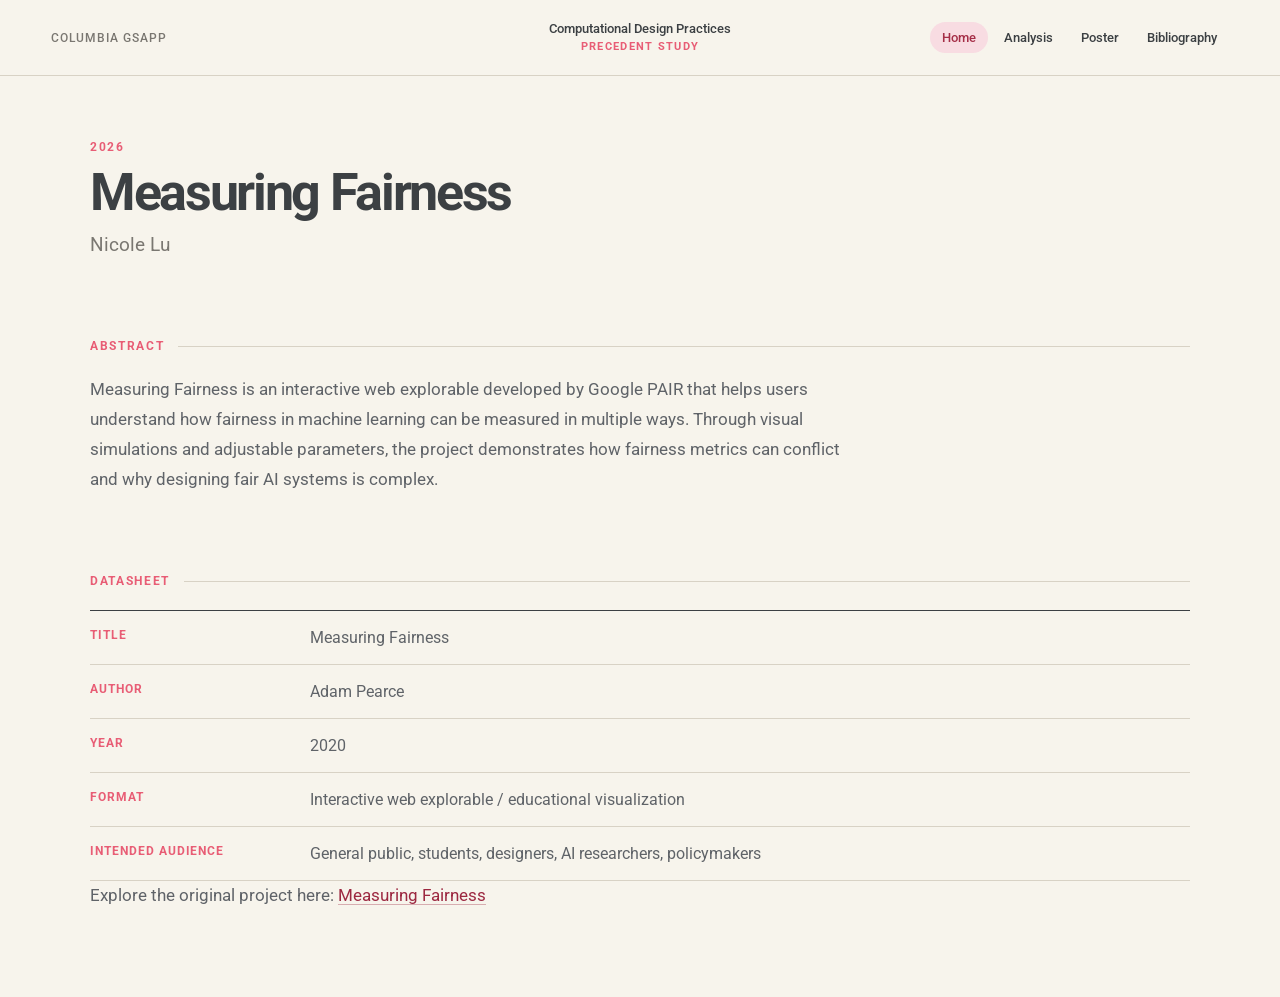
==== index.html @ 44be0d43 "Refresh stylesheet cache for poster revisions" ====
<!DOCTYPE html>
<html lang="en">

<head>
  <meta charset="UTF-8">
  <meta name="viewport" content="width=device-width, initial-scale=1.0">
  <title>Measuring Fairness</title>

  <link href="https://fonts.googleapis.com/css2?family=Roboto:wght@300;400;700&display=swap" rel="stylesheet">
  <link rel="stylesheet" href="style.css?v=16">
</head>

<body>

  <header>

  <div class="left">Columbia GSAPP</div>

  <div class="center">
    Computational Design Practices<br>
    <span>Precedent Study</span>
  </div>

  <nav class="right">
    <a href="index.html" aria-current="page">Home</a>
    <a href="analysis.html">Analysis</a>
    <a href="poster.html">Poster</a>
    <a href="bibliography.html">Bibliography</a>
  </nav>

</header>
  
  <main>

    <div class="project-meta">2026</div>

    <div class="project-title">Measuring Fairness</div>

    <div class="project-subtitle">Nicole Lu</div>

    <div class="section-title">Abstract</div>

    <p>
      Measuring Fairness is an interactive web explorable developed by Google PAIR that helps users understand how fairness in machine learning can be measured in multiple ways. Through visual simulations and adjustable parameters, the project demonstrates how fairness metrics can conflict and why designing fair AI systems is complex.
    </p>

   <div class="section-title">Datasheet</div>

<table>

  <tr>
    <td>Title</td>
    <td>Measuring Fairness</td>
  </tr>

  <tr>
    <td>Author</td>
    <td>Adam Pearce</td>
  </tr>

  <tr>
    <td>Year</td>
    <td>2020</td>
  </tr>

  <tr>
    <td>Format</td>
    <td>Interactive web explorable / educational visualization</td>
  </tr>

  <tr>
    <td>Intended Audience</td>
    <td>General public, students, designers, AI researchers, policymakers</td>
  </tr>

</table>

    <p>
      Explore the original project here:
      <a href="https://pair.withgoogle.com/explorables/measuring-fairness/" target="_blank">
        Measuring Fairness
      </a>
    </p>

  </main>

</body>

</html>
---- style.css ----
@import url('https://fonts.googleapis.com/css2?family=Roboto:wght@300;400;500;700&display=swap');

:root{
    --paper:#f7f4ec;
    --paper-deep:#eee9de;
    --ink:#3c4043;
    --body-text:#5f6368;
    --muted:#7a7771;
    --rule:#d8d2c5;
    --coral:#e85d75;
    --coral-soft:#f8dce2;
    --blue:#4f86c6;
    --blue-soft:#dceaf8;
    --green:#6b9b7a;
    --green-soft:#ddebdc;
    --yellow:#d6a641;
    --yellow-soft:#f4e7bf;
    --violet:#7966a8;
    --violet-soft:#e7e0f2;
}

*{box-sizing:border-box}

html{scroll-behavior:smooth}

body{
    margin:0;
    min-height:100vh;
    background:var(--paper);
    color:var(--ink);
    font-family:Roboto,Arial,sans-serif;
    -webkit-font-smoothing:antialiased;
}

header{
    position:sticky;
    z-index:10;
    top:0;
    display:grid;
    grid-template-columns:1fr auto 1fr;
    align-items:center;
    min-height:76px;
    padding:16px clamp(24px,4vw,64px);
    border-bottom:1px solid var(--rule);
    background:rgba(247,244,236,.94);
    backdrop-filter:blur(12px);
}

.left{
    color:var(--muted);
    font-size:12px;
    font-weight:500;
    letter-spacing:.08em;
    text-transform:uppercase;
}

.center{
    color:var(--ink);
    font-size:13px;
    font-weight:500;
    line-height:1.35;
    text-align:center;
}

.center span{
    color:var(--coral);
    font-size:11px;
    font-weight:700;
    letter-spacing:.12em;
    text-transform:uppercase;
}

.right{
    display:flex;
    justify-content:flex-end;
    gap:4px;
}

.right a{
    padding:8px 12px;
    border-radius:999px;
    color:var(--ink);
    font-size:13px;
    font-weight:500;
    text-decoration:none;
    transition:background .2s,color .2s;
}

.right a:hover,
.right a:focus-visible,
.right a[aria-current="page"]{
    background:var(--coral-soft);
    color:#a52e47;
}

main{
    width:min(1100px,calc(100% - 48px));
    margin:0 auto;
    padding:clamp(36px,5vw,64px) 0 64px;
}

.project-meta{
    color:var(--coral);
    font-size:12px;
    font-weight:700;
    letter-spacing:.14em;
    text-transform:uppercase;
}

.project-title{
    max-width:900px;
    margin:14px 0 12px;
    font-size:clamp(34px,4.25vw,52px);
    font-weight:700;
    letter-spacing:-.045em;
    line-height:.98;
}

.project-subtitle{
    max-width:700px;
    margin-bottom:clamp(44px,6vw,72px);
    color:var(--muted);
    font-size:19px;
    line-height:1.5;
}

.section-title{
    display:flex;
    align-items:center;
    gap:14px;
    margin:80px 0 22px;
    color:var(--coral);
    font-size:12px;
    font-weight:700;
    letter-spacing:.14em;
    text-transform:uppercase;
}

.section-title::after{
    content:"";
    height:1px;
    flex:1;
    background:var(--rule);
}

p{
    max-width:760px;
    margin:0 0 22px;
    color:var(--body-text);
    font-size:17px;
    line-height:1.75;
}

p small{
    display:inline-block;
    max-width:720px;
    margin-top:7px;
    color:var(--muted);
    font-size:13px;
    line-height:1.55;
}

strong{font-weight:700}

a{
    color:#9c2840;
    text-decoration-color:rgba(156,40,64,.35);
    text-underline-offset:3px;
}

a:hover{color:var(--coral)}

table{
    width:100%;
    margin-top:14px;
    border-collapse:collapse;
    border-top:1px solid var(--ink);
}

td{
    padding:17px 10px;
    border-bottom:1px solid var(--rule);
    color:var(--body-text);
    vertical-align:top;
}

td:first-child{
    width:210px;
    padding-left:0;
    color:var(--coral);
    font-size:12px;
    font-weight:700;
    letter-spacing:.08em;
    text-transform:uppercase;
}

img{max-width:100%}

.diagram-section{
    margin-top:110px;
}

.poster-figure{
    width:min(780px,100%);
    margin:36px auto 90px;
}

.poster-figure>img{
    display:block;
    width:100%;
    height:auto;
    object-fit:contain;
    border:1px solid var(--rule);
    background:#fff;
    box-shadow:0 24px 70px rgba(57,49,34,.12);
}

.poster-figure figcaption{
    margin-top:13px;
    color:var(--muted);
    font-size:12px;
}

.poster-context{
    max-width:820px;
    margin:-24px 0 0;
    padding:18px 20px;
    border-left:3px solid var(--coral);
    background:var(--paper-deep);
    color:var(--body-text);
    font-size:15px;
    line-height:1.65;
}

.poster-lead{
    max-width:850px;
    font-size:21px;
    line-height:1.6;
}

.poster-analysis-grid{
    display:grid;
    grid-template-columns:repeat(2,minmax(0,1fr));
    gap:12px;
    margin-top:36px;
}

.poster-reading-grid{
    display:grid;
    grid-template-columns:repeat(3,minmax(0,1fr));
    gap:12px;
    margin-top:36px;
}

.poster-reading-grid article{
    min-height:260px;
    padding:24px;
    border:1px solid var(--rule);
}

.poster-reading-grid article:nth-child(1){background:var(--coral-soft)}
.poster-reading-grid article:nth-child(2){background:var(--blue-soft)}
.poster-reading-grid article:nth-child(3){background:var(--violet-soft)}

.poster-reading-grid span{
    color:var(--coral);
    font-size:10px;
    font-weight:700;
    letter-spacing:.1em;
    text-transform:uppercase;
}

.poster-reading-grid h2{
    margin:18px 0 12px;
    color:var(--ink);
    font-size:22px;
    line-height:1.2;
}

.poster-reading-grid p{
    margin:0;
    color:var(--body-text);
    font-size:15px;
    line-height:1.6;
}

.poster-table-wrap{
    overflow-x:auto;
    margin-top:28px;
}

.poster-data-table th{
    padding:13px 10px;
    border-bottom:1px solid var(--ink);
    color:var(--muted);
    font-size:10px;
    letter-spacing:.1em;
    text-align:left;
    text-transform:uppercase;
}

.poster-data-table th:last-child,
.poster-data-table td:last-child{
    width:90px;
    text-align:right;
}

.poster-analysis-grid article{
    min-height:250px;
    padding:24px;
    border:1px solid var(--rule);
    background:#fffdf8;
}

.poster-analysis-grid article:nth-child(1){background:var(--coral-soft)}
.poster-analysis-grid article:nth-child(2){background:var(--blue-soft)}
.poster-analysis-grid article:nth-child(3){background:var(--yellow-soft)}
.poster-analysis-grid article:nth-child(4){background:var(--violet-soft)}

.poster-analysis-grid span{
    color:var(--coral);
    font-size:10px;
    font-weight:700;
    letter-spacing:.1em;
    text-transform:uppercase;
}

.poster-analysis-grid h2{
    margin:18px 0 12px;
    color:var(--ink);
    font-size:23px;
}

.poster-analysis-grid p{
    margin:0;
    color:var(--body-text);
    font-size:15px;
    line-height:1.6;
}

.poster-claim{
    margin:56px 0 28px;
    padding:28px;
    border:0;
    border-left:5px solid var(--coral);
    background:var(--paper-deep);
}

.poster-claim span{
    color:var(--coral);
    font-size:10px;
    font-weight:700;
    letter-spacing:.12em;
    text-transform:uppercase;
}

.poster-claim p{
    max-width:850px;
    margin:12px 0 0;
    color:var(--ink);
    font-size:clamp(24px,4vw,40px);
    font-weight:700;
    line-height:1.2;
}

.poster-download{font-size:14px}

.interactive-reference{
    margin-top:110px;
}

.interaction-note{
    display:grid;
    grid-template-columns:190px 1fr;
    gap:20px;
    margin:34px 0 18px;
    padding:16px 18px;
    border-left:3px solid var(--violet);
    background:var(--violet-soft);
    color:var(--body-text);
    font-size:13px;
    line-height:1.55;
}

.interaction-note strong{color:var(--ink)}

.fairness-lab{
    padding:26px;
    border:1px solid var(--rule);
    background:#fffdf8;
}

.lab-legend{
    display:flex;
    flex-wrap:wrap;
    gap:10px 20px;
    padding-bottom:20px;
    border-bottom:1px solid var(--rule);
    color:var(--muted);
    font-size:12px;
}

.lab-legend span{
    display:flex;
    align-items:center;
    gap:7px;
}

.dot,.person{
    display:block;
    border-radius:50%;
}

.dot{width:10px;height:10px}
.dot--tp,.person--tp{background:var(--green)}
.dot--fn,.person--fn{background:var(--coral)}
.dot--fp,.person--fp{background:var(--yellow)}
.dot--tn,.person--tn{background:#c9c8c3}

.lab-groups{
    display:grid;
    grid-template-columns:repeat(2,minmax(0,1fr));
    gap:22px;
    margin-top:24px;
}

.lab-group{
    padding:20px;
    border:1px solid var(--rule);
    border-radius:10px;
    background:var(--paper);
}

.lab-group__header{
    position:static;
    display:flex;
    grid-template-columns:none;
    justify-content:space-between;
    min-height:0;
    padding:0 0 16px;
    border:0;
    background:none;
    backdrop-filter:none;
}

.lab-group h3{
    margin:4px 0 0;
    color:var(--ink);
    font-size:24px;
}

.lab-kicker{
    color:var(--coral);
    font-size:10px;
    font-weight:700;
    letter-spacing:.12em;
    text-transform:uppercase;
}

.prevalence{
    align-self:flex-start;
    padding:6px 9px;
    border-radius:999px;
    background:var(--blue-soft);
    color:#315f91;
    font-size:11px;
}

.people-grid{
    display:grid;
    grid-template-columns:repeat(10,1fr);
    gap:9px;
    padding:18px;
    border-radius:8px;
    background:#fff;
}

.person{
    width:100%;
    aspect-ratio:1;
    border:1px solid rgba(60,64,67,.12);
    transition:background .18s,transform .18s;
}

.threshold-control{
    display:grid;
    grid-template-columns:1fr auto;
    gap:8px 12px;
    margin-top:22px;
    color:var(--ink);
    font-size:12px;
    font-weight:500;
}

.threshold-control input{
    grid-column:1/-1;
    width:100%;
    accent-color:var(--coral);
}

.threshold-control output{color:var(--coral)}

.metric-grid{
    display:grid;
    grid-template-columns:repeat(3,1fr);
    gap:8px;
    margin:20px 0 0;
}

.metric-grid div{
    padding:11px 8px;
    border-radius:7px;
    background:#fff;
    text-align:center;
}

.metric-grid dt{
    color:var(--muted);
    font-size:10px;
    text-transform:uppercase;
}

.metric-grid dd{
    margin:5px 0 0;
    color:var(--ink);
    font-size:20px;
    font-weight:700;
}

.metric-comparison{
    display:flex;
    gap:12px;
    margin-top:20px;
    padding:15px 17px;
    border-radius:8px;
    background:var(--green-soft);
    color:var(--body-text);
    font-size:13px;
}

.metric-comparison span{
    flex:0 0 auto;
    color:var(--green);
    font-weight:700;
    text-transform:uppercase;
}

.metric-comparison strong{color:var(--ink)}

.annotation-grid{
    display:grid;
    grid-template-columns:repeat(2,minmax(0,1fr));
    gap:12px;
    margin-top:18px;
}

.annotation-grid article{
    padding:20px;
    border:1px solid var(--rule);
    background:var(--paper-deep);
}

.annotation-grid span{
    color:var(--coral);
    font-size:10px;
    font-weight:700;
    letter-spacing:.1em;
    text-transform:uppercase;
}

.annotation-grid p{
    margin:10px 0 0;
    color:var(--body-text);
    font-size:14px;
    line-height:1.55;
}

.reconstruction-credit{
    margin-top:16px;
    color:var(--muted);
    font-size:12px;
}

.claim-intro{
    max-width:780px;
    margin-bottom:32px;
}

.claim-intro>span{
    color:var(--coral);
    font-size:11px;
    font-weight:700;
    letter-spacing:.12em;
    text-transform:uppercase;
}

.claim-intro h2{
    margin:9px 0 15px;
    color:var(--ink);
    font-size:clamp(32px,5vw,54px);
    letter-spacing:-.035em;
    line-height:1.02;
}

.claim-intro p{margin:0}

.provenance-explorer{
    border:1px solid var(--rule);
    background:#fffdf8;
}

.provenance-controls{
    display:grid;
    grid-template-columns:repeat(5,1fr);
    border-bottom:1px solid var(--rule);
}

.provenance-controls button{
    min-height:72px;
    padding:14px 10px;
    border:0;
    border-right:1px solid var(--rule);
    background:transparent;
    color:var(--body-text);
    font:500 13px/1.25 Roboto,sans-serif;
    cursor:pointer;
    transition:background .2s,color .2s;
}

.provenance-controls button:last-child{border-right:0}

.provenance-controls button span{
    display:block;
    margin-bottom:5px;
    color:var(--coral);
    font-size:10px;
    letter-spacing:.1em;
}

.provenance-controls button:hover{background:var(--paper)}
.provenance-controls button[aria-pressed="true"]{background:var(--coral-soft);color:var(--ink)}
.provenance-controls button:focus-visible{position:relative;z-index:1;outline:3px solid var(--coral);outline-offset:-3px}

.data-stage{padding:24px}

.data-stage__header{
    display:flex;
    justify-content:space-between;
    color:var(--muted);
    font-size:11px;
    font-weight:500;
    text-transform:uppercase;
}

.reset-data{
    padding:0;
    border:0;
    background:none;
    color:var(--coral);
    font:700 11px Roboto,sans-serif;
    text-transform:uppercase;
    cursor:pointer;
}

.data-flow{
    display:grid;
    grid-template-columns:minmax(260px,1.4fr) auto minmax(150px,.7fr) auto minmax(140px,.6fr);
    align-items:center;
    gap:16px;
    margin-top:24px;
}

.flow-label{
    display:block;
    margin-bottom:9px;
    color:var(--muted);
    font-size:10px;
    font-weight:700;
    letter-spacing:.1em;
    text-transform:uppercase;
}

.data-points{
    display:grid;
    grid-template-columns:repeat(12,1fr);
    gap:8px;
    padding:16px;
    border:1px solid var(--rule);
    background:var(--paper);
}

.raw-point{
    aspect-ratio:1;
    border-radius:50%;
    background:#a9aaab;
    transition:opacity .3s,transform .3s,background .3s,border-radius .3s;
}

.data-points[data-stage="included"] .raw-point:nth-child(4n){
    opacity:.14;
    transform:scale(.55);
    background:var(--coral);
    box-shadow:0 0 0 1px var(--coral);
}

.data-points[data-stage="collector"]{
    border:3px solid var(--blue);
    box-shadow:inset 0 0 0 6px var(--blue-soft);
}

.data-points[data-stage="collector"] .raw-point{background:#7e9dbc}

.data-points[data-stage="recorded"] .raw-point:nth-child(3n){
    background:transparent;
    border:2px solid var(--blue);
}

.data-points[data-stage="recorded"] .raw-point:nth-child(5n){
    opacity:.28;
    filter:blur(2px);
}

.data-points[data-stage="interpreted"] .raw-point:nth-child(odd){background:var(--green)}
.data-points[data-stage="interpreted"] .raw-point:nth-child(even){background:var(--coral)}

.data-points[data-stage="missing"]{
    background:linear-gradient(90deg,var(--coral-soft) 0 35%,var(--yellow-soft) 35% 68%,var(--blue-soft) 68% 100%);
}

.data-points[data-stage="missing"] .raw-point:nth-child(-n+16){background:var(--coral)}
.data-points[data-stage="missing"] .raw-point:nth-child(n+33){background:var(--blue)}

/* Retained as a visual vocabulary for categorical examples elsewhere. */
.data-points[data-stage="categories"] .raw-point:nth-child(3n){
    border-radius:2px;
    background:var(--blue);
}

.data-points[data-stage="categories"] .raw-point:nth-child(3n+1){
    border-radius:0;
    background:var(--yellow);
    transform:rotate(45deg) scale(.72);
}

.data-points[data-stage="categories"] .raw-point:nth-child(3n+2){background:var(--violet)}

.flow-arrow{color:var(--coral);font-size:26px}

.data-box,.data-model{
    display:flex;
    min-height:110px;
    flex-direction:column;
    align-items:center;
    justify-content:center;
    padding:16px;
    border:2px solid var(--ink);
    border-radius:10px;
    text-align:center;
}

.data-box{transition:background .25s,border-color .25s,box-shadow .25s}
.data-box[data-stage="included"]{border-color:var(--yellow)}
.data-box[data-stage="collector"]{background:var(--blue-soft);border-color:var(--blue)}
.data-box[data-stage="recorded"]{outline:3px dotted var(--yellow);outline-offset:4px}
.data-box[data-stage="interpreted"]{box-shadow:inset 0 -10px 0 var(--coral-soft);border-color:var(--coral)}
.data-box[data-stage="missing"]{background:var(--violet-soft);border-color:var(--violet)}

.data-box span,.data-model span{
    color:var(--muted);
    font-size:10px;
    font-weight:700;
    letter-spacing:.1em;
    text-transform:uppercase;
}

.data-box strong,.data-model strong{margin-top:7px;color:var(--ink);font-size:16px}
.data-model{border-color:var(--green);background:var(--green-soft)}

.influence-layer{
    display:flex;
    min-height:48px;
    align-items:center;
    flex-wrap:wrap;
    justify-content:center;
    gap:8px;
    margin:18px 0 4px;
}

.influence{
    display:flex;
    min-height:34px;
    align-items:center;
    justify-content:center;
    gap:7px;
    padding:7px 10px;
    border-radius:999px;
    color:var(--ink);
    font-size:11px;
    font-weight:500;
}

.influence i{color:var(--coral);font-style:normal}
.neutral-key{
    display:inline-flex;
    min-height:38px;
    align-items:center;
    justify-content:center;
    padding:7px 18px;
    border:1px solid var(--rule);
    border-radius:999px;
    color:var(--muted);
    font-size:11px;
    line-height:1.2;
    text-align:center;
}
.influence--included{background:var(--yellow-soft)}
.influence--collector{background:var(--blue-soft)}
.influence--recorded{background:var(--green-soft)}
.influence--interpreted{background:var(--coral-soft)}
.influence--missing{background:var(--violet-soft)}

.stage-explanation{
    display:grid;
    grid-template-columns:150px 1fr 1fr;
    gap:18px 26px;
    padding:22px;
    border-top:1px solid var(--rule);
    background:var(--paper);
}

.stage-explanation>span{
    color:var(--coral);
    font-size:10px;
    font-weight:700;
    letter-spacing:.1em;
    text-transform:uppercase;
}

.stage-explanation h3{margin:0;color:var(--ink);font-size:20px;line-height:1.2}
.stage-explanation p{grid-column:2;margin:0;font-size:14px;line-height:1.55}
.stage-explanation ul{grid-column:3;grid-row:1/3;margin:0;padding-left:20px;color:var(--body-text);font-size:13px;line-height:1.7}

.visual-key{
    grid-column:2/4;
    display:flex;
    gap:10px;
    padding:12px 14px;
    border:1px solid var(--rule);
    border-radius:7px;
    background:#fffdf8;
    color:var(--body-text);
    font-size:12px;
    line-height:1.5;
}

.visual-key strong{flex:0 0 auto;color:var(--coral)}

.claim-conclusion{
    margin-top:18px;
    padding:26px;
    border-left:4px solid var(--coral);
    background:var(--coral-soft);
}

.claim-conclusion[hidden]{display:none}
.claim-conclusion span{color:var(--coral);font-size:10px;font-weight:700;letter-spacing:.12em;text-transform:uppercase}
.claim-conclusion p{max-width:850px;margin:12px 0 10px;color:var(--ink);font-size:21px;line-height:1.4}
.claim-conclusion strong{color:#9c2840;font-size:14px}

.diagram-section>p{margin-bottom:34px}

.diagram-figure{margin:0}

.diagram-open{
    position:relative;
    display:block;
    width:100%;
    padding:0;
    overflow:hidden;
    border:1px solid var(--rule);
    border-radius:2px;
    background:var(--paper);
    color:var(--ink);
    cursor:zoom-in;
    box-shadow:0 18px 55px rgba(57,49,34,.08);
}

.diagram-open img{
    display:block;
    width:100%;
    margin:0;
    background:var(--paper);
    transition:transform .35s ease;
}

.diagram-open span{
    position:absolute;
    right:16px;
    bottom:16px;
    padding:9px 13px;
    border:1px solid var(--rule);
    border-radius:999px;
    background:rgba(247,244,236,.94);
    color:var(--ink);
    font:500 12px/1 Roboto,sans-serif;
}

.diagram-open:hover img,
.diagram-open:focus-visible img{transform:scale(1.008)}

.diagram-open:focus-visible,
.diagram-close:focus-visible{
    outline:3px solid var(--coral);
    outline-offset:4px;
}

.diagram-figure figcaption{
    margin-top:15px;
    color:var(--muted);
    font-size:13px;
    line-height:1.6;
}

.diagram-takeaways{
    display:grid;
    grid-template-columns:repeat(2,minmax(0,1fr));
    gap:12px;
    margin-top:34px;
}

.diagram-takeaways article{
    min-height:170px;
    padding:22px;
    border:1px solid var(--rule);
    border-radius:10px;
    background:#fffdf8;
}

.diagram-takeaways article:nth-child(1){background:var(--yellow-soft)}
.diagram-takeaways article:nth-child(2){background:var(--violet-soft)}
.diagram-takeaways article:nth-child(3){background:var(--green-soft)}
.diagram-takeaways article:nth-child(4){background:var(--coral-soft)}

.diagram-takeaways span{
    color:var(--coral);
    font-size:11px;
    font-weight:700;
    letter-spacing:.12em;
}

.diagram-takeaways p{
    margin:18px 0 0;
    color:var(--ink);
    font-size:15px;
    line-height:1.55;
}

.diagram-dialog{
    width:min(96vw,1600px);
    max-width:none;
    height:min(94vh,1160px);
    padding:0;
    overflow:hidden;
    border:1px solid var(--rule);
    border-radius:4px;
    background:var(--paper);
}

.diagram-dialog::backdrop{
    background:rgba(32,33,36,.82);
    backdrop-filter:blur(5px);
}

.diagram-close{
    position:absolute;
    z-index:2;
    top:14px;
    right:14px;
    padding:10px 15px;
    border:1px solid var(--rule);
    border-radius:999px;
    background:var(--paper);
    color:var(--ink);
    font-weight:500;
    cursor:pointer;
}

.diagram-scroll{
    width:100%;
    height:100%;
    overflow:auto;
    background:var(--paper);
}

.diagram-scroll img{
    display:block;
    width:max(1500px,100%);
    max-width:none;
    margin:0;
}

@media (max-width:760px){
    header{
        grid-template-columns:1fr auto;
        gap:14px;
        padding:16px 20px;
    }

    .center{display:none}

    .right{gap:0}

    .right a{
        padding:7px 8px;
        font-size:12px;
    }

    main{
        width:min(100% - 36px,1100px);
        padding-top:34px;
    }

    .project-title{font-size:34px}

    .project-subtitle{
        margin-bottom:44px;
        font-size:17px;
    }

    .section-title{margin-top:64px}

    p{font-size:16px}

    td:first-child{width:120px}

    .diagram-takeaways{grid-template-columns:1fr}
    .poster-analysis-grid{grid-template-columns:1fr}
    .poster-analysis-grid article{min-height:0}
    .poster-reading-grid{grid-template-columns:1fr}
    .poster-reading-grid article{min-height:0}

    .interaction-note{grid-template-columns:1fr;gap:6px}
    .fairness-lab{padding:16px}
    .lab-groups,.annotation-grid{grid-template-columns:1fr}
    .people-grid{gap:6px;padding:12px}
    .metric-comparison{flex-direction:column;gap:4px}

    .provenance-controls{grid-template-columns:1fr 1fr}
    .provenance-controls button{border-bottom:1px solid var(--rule)}
    .data-stage{padding:16px}
    .data-flow{grid-template-columns:1fr;justify-items:stretch}
    .flow-arrow{transform:rotate(90deg);justify-self:center}
    .data-points{grid-template-columns:repeat(12,1fr)}
    .stage-explanation{grid-template-columns:1fr}
    .stage-explanation p,.stage-explanation ul{grid-column:1;grid-row:auto}
    .visual-key{grid-column:1;flex-direction:column;gap:4px}

    .diagram-open{overflow-x:auto}

    .diagram-open img{
        width:1100px;
        max-width:none;
    }

    .diagram-open span{
        position:sticky;
        left:14px;
        float:left;
        margin-top:-48px;
        margin-bottom:13px;
    }
}

@media (prefers-reduced-motion:reduce){
    *{scroll-behavior:auto!important;transition:none!important}
}
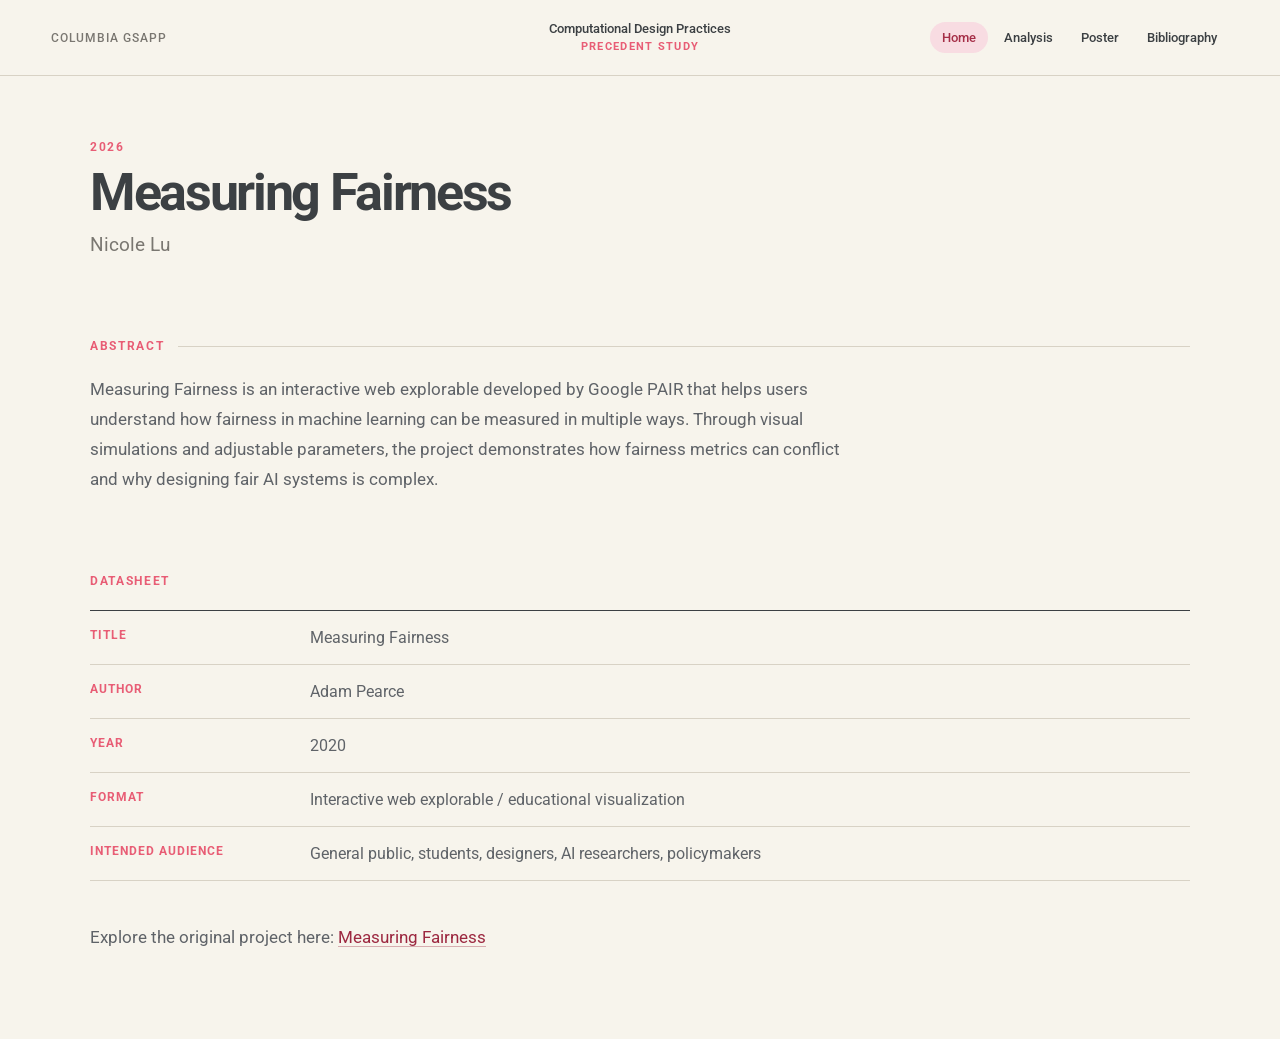
==== commit a52a69a0: "Refine poster page title spacing" ====
--- a/index.html
+++ b/index.html
@@ -7,7 +7,7 @@
   <title>Measuring Fairness</title>
 
   <link href="https://fonts.googleapis.com/css2?family=Roboto:wght@300;400;700&display=swap" rel="stylesheet">
-  <link rel="stylesheet" href="style.css?v=16">
+  <link rel="stylesheet" href="style.css?v=18">
 </head>
 
 <body>
@@ -44,7 +44,7 @@
       Measuring Fairness is an interactive web explorable developed by Google PAIR that helps users understand how fairness in machine learning can be measured in multiple ways. Through visual simulations and adjustable parameters, the project demonstrates how fairness metrics can conflict and why designing fair AI systems is complex.
     </p>
 
-   <div class="section-title">Datasheet</div>
+   <div class="section-title datasheet-title">Datasheet</div>
 
 <table>
 
@@ -75,7 +75,7 @@
 
 </table>
 
-    <p>
+    <p class="project-source">
       Explore the original project here:
       <a href="https://pair.withgoogle.com/explorables/measuring-fairness/" target="_blank">
         Measuring Fairness
--- a/style.css
+++ b/style.css
@@ -143,6 +143,14 @@
     background:var(--rule);
 }
 
+.datasheet-title::after{
+    display:none;
+}
+
+.project-source{
+    margin-top:42px;
+}
+
 p{
     max-width:760px;
     margin:0 0 22px;
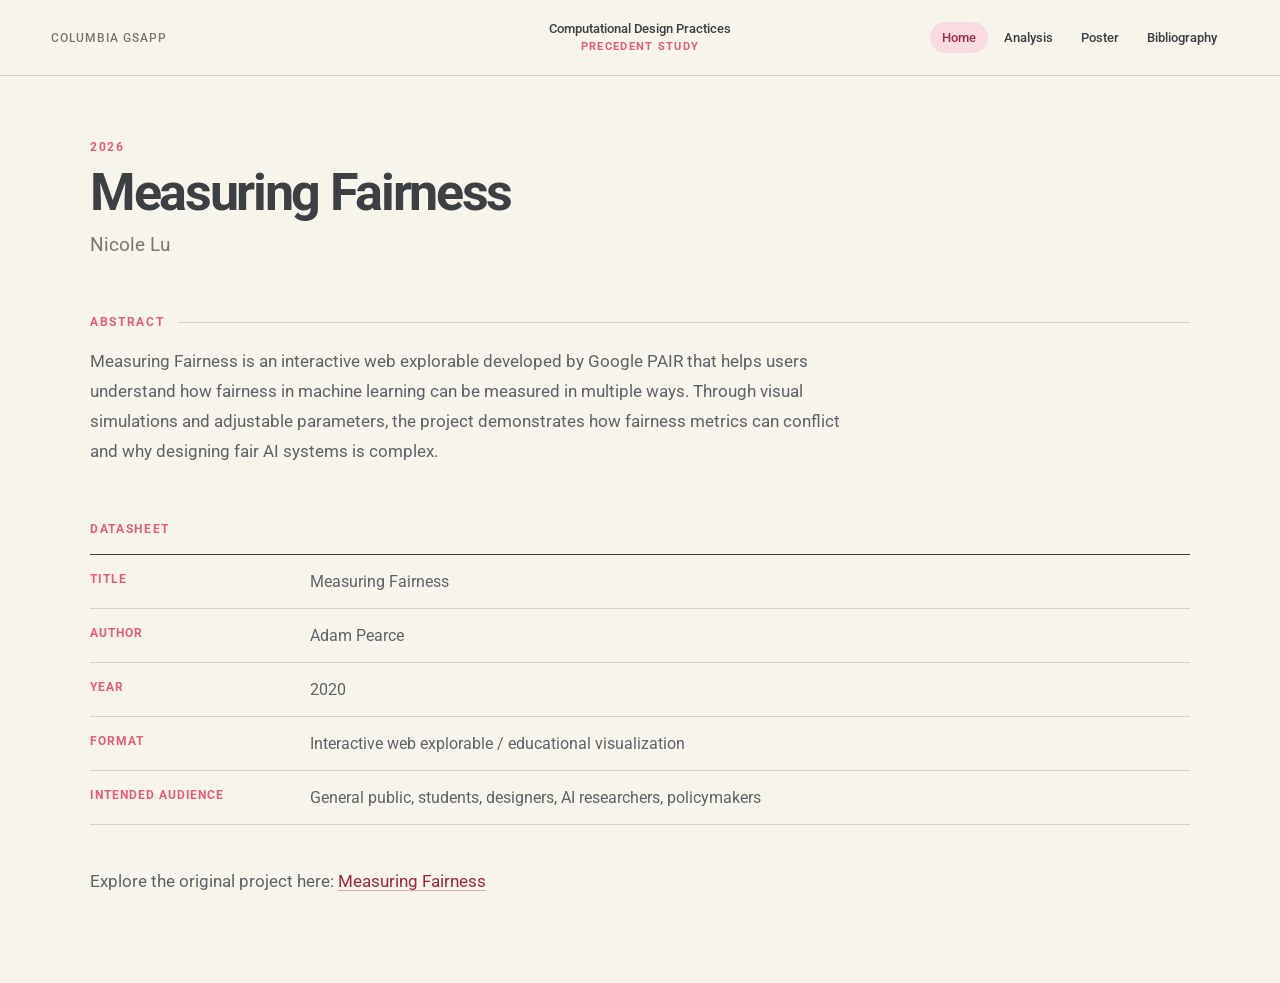
==== commit 1b1712de: "Tighten spacing between page sections" ====
--- a/index.html
+++ b/index.html
@@ -7,7 +7,7 @@
   <title>Measuring Fairness</title>
 
   <link href="https://fonts.googleapis.com/css2?family=Roboto:wght@300;400;700&display=swap" rel="stylesheet">
-  <link rel="stylesheet" href="style.css?v=18">
+  <link rel="stylesheet" href="style.css?v=20">
 </head>
 
 <body>
--- a/style.css
+++ b/style.css
@@ -118,7 +118,7 @@
 
 .project-subtitle{
     max-width:700px;
-    margin-bottom:clamp(44px,6vw,72px);
+    margin-bottom:32px;
     color:var(--muted);
     font-size:19px;
     line-height:1.5;
@@ -128,7 +128,7 @@
     display:flex;
     align-items:center;
     gap:14px;
-    margin:80px 0 22px;
+    margin:56px 0 18px;
     color:var(--coral);
     font-size:12px;
     font-weight:700;
@@ -231,7 +231,7 @@
 
 .poster-context{
     max-width:820px;
-    margin:-24px 0 0;
+    margin:32px 0 0;
     padding:18px 20px;
     border-left:3px solid var(--coral);
     background:var(--paper-deep);
@@ -1031,11 +1031,11 @@
     .project-title{font-size:34px}
 
     .project-subtitle{
-        margin-bottom:44px;
+        margin-bottom:28px;
         font-size:17px;
     }
 
-    .section-title{margin-top:64px}
+    .section-title{margin-top:48px}
 
     p{font-size:16px}
 
